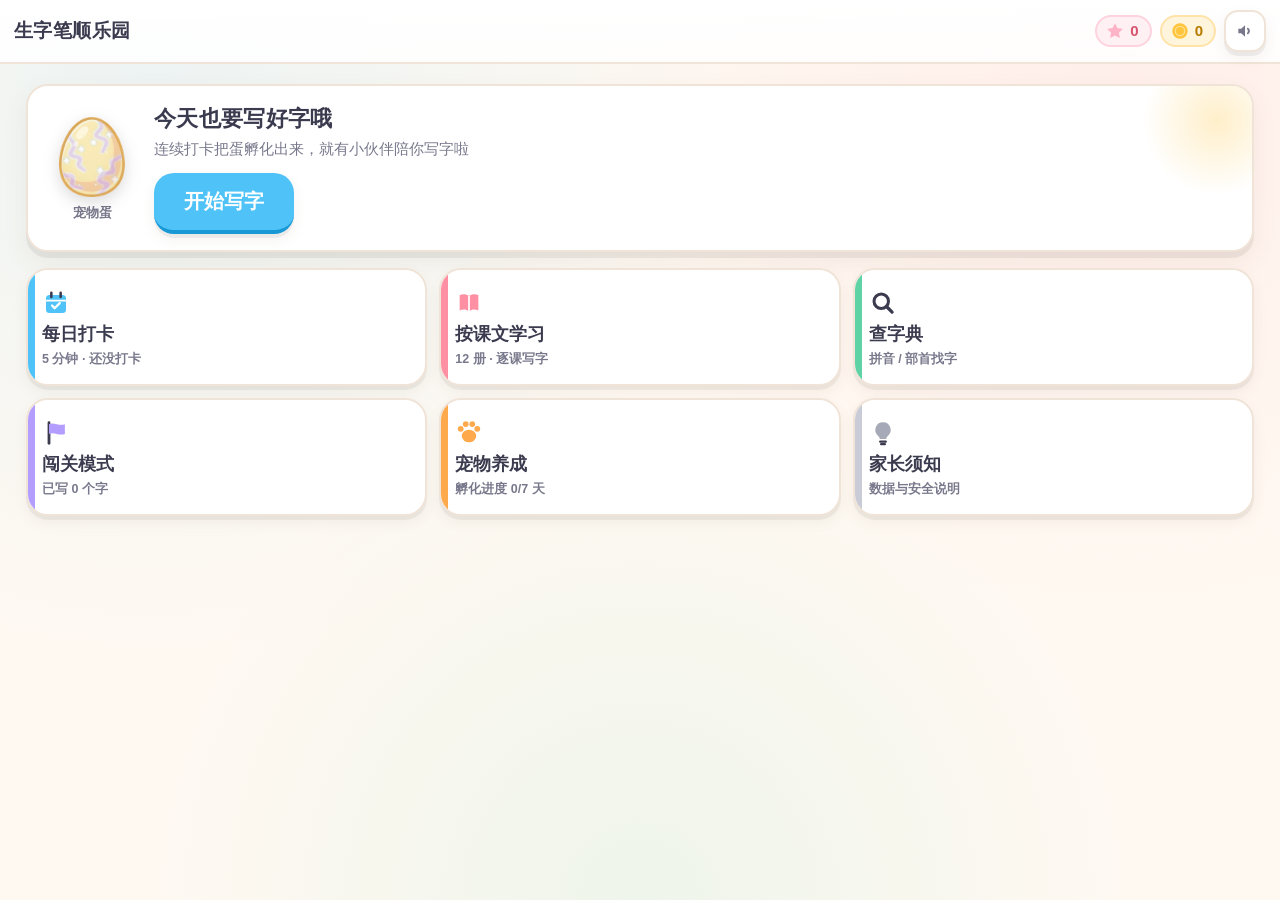
==== index.html @ b963d25f "chore: 初始化仓库、忽略规则与自动同步脚本" ====
<!DOCTYPE html>
<html lang="zh-CN">
<head>
<meta charset="utf-8">
<meta name="viewport" content="width=device-width,initial-scale=1,maximum-scale=1,user-scalable=no,viewport-fit=cover">
<meta name="apple-mobile-web-app-capable" content="yes">
<meta name="mobile-web-app-capable" content="yes">
<meta name="apple-mobile-web-app-status-bar-style" content="default">
<meta name="apple-mobile-web-app-title" content="笔顺乐园">
<meta name="theme-color" content="#FFF9F2">
<title>生字笔顺乐园 · 小学语文写字</title>
<link rel="manifest" href="manifest.webmanifest">
<link rel="apple-touch-icon" href="assets/apple-touch-icon.png">
<link rel="icon" href="assets/icon-192.png">
<link rel="stylesheet" href="css/app.css">
</head>
<body>

<!-- ============ 图标库（内联 SVG，离线可用） ============ -->
<svg width="0" height="0" style="position:absolute" aria-hidden="true"><defs>
  <symbol id="i-star" viewBox="0 0 24 24"><path d="M12 2.6l2.9 5.9 6.5.95-4.7 4.6 1.1 6.45L12 17.45 6.2 20.5l1.1-6.45-4.7-4.6 6.5-.95z"/></symbol>
  <symbol id="i-coin" viewBox="0 0 24 24"><circle cx="12" cy="12" r="9.2"/><circle cx="12" cy="12" r="5.6" opacity=".45" fill="none" stroke-width="1.6" stroke="#fff"/></symbol>
  <symbol id="i-book" viewBox="0 0 24 24"><path d="M4 5.2c2.8-1.1 5.3-1.1 8 .6 2.7-1.7 5.2-1.7 8-.6v13.2c-2.8-1.1-5.3-1.1-8 .6-2.7-1.7-5.2-1.7-8-.6z"/><path d="M12 5.8v13.2" stroke="#fff" stroke-width="1.5" fill="none"/></symbol>
  <symbol id="i-search" viewBox="0 0 24 24"><circle cx="10.5" cy="10.5" r="6.2" fill="none" stroke-width="2.6" stroke="currentColor"/><path d="M15.2 15.2l4.6 4.6" stroke-width="2.8" fill="none" stroke-linecap="round" stroke="currentColor"/></symbol>
  <symbol id="i-flag" viewBox="0 0 24 24"><path d="M6 3.2v17.6" stroke-width="2.4" fill="none" stroke-linecap="round" stroke="currentColor"/><path d="M6 4.4c4.6-2 8.8 2 13.6 0v8.4c-4.8 2-9-2-13.6 0z"/></symbol>
  <symbol id="i-pet" viewBox="0 0 24 24"><ellipse cx="12" cy="14.6" rx="6.2" ry="5.4"/><circle cx="4.9" cy="8.4" r="2.5"/><circle cx="19.1" cy="8.4" r="2.5"/><circle cx="9.2" cy="4.4" r="2.4"/><circle cx="14.8" cy="4.4" r="2.4"/></symbol>
  <symbol id="i-cal" viewBox="0 0 24 24"><rect x="3.4" y="5.2" width="17.2" height="15.4" rx="3"/><path d="M3.4 10h17.2" stroke="#fff" stroke-width="1.6"/><path d="M8 3.2v3.6M16 3.2v3.6" stroke-width="2.2" stroke-linecap="round" stroke="currentColor"/><path d="M8.6 14.2l2.2 2.3 4.4-4.4" stroke="#fff" stroke-width="2" fill="none" stroke-linecap="round" stroke-linejoin="round"/></symbol>
  <symbol id="i-back" viewBox="0 0 24 24"><path d="M14.6 4.6L7 12l7.6 7.4" fill="none" stroke-width="3" stroke-linecap="round" stroke-linejoin="round" stroke="currentColor"/></symbol>
  <symbol id="i-sound" viewBox="0 0 24 24"><path d="M4 9.4h3.4L12 5.2v13.6L7.4 14.6H4z"/><path d="M15.4 9.2a4 4 0 010 5.6" fill="none" stroke-width="2.2" stroke-linecap="round" stroke="currentColor"/></symbol>
  <symbol id="i-undo" viewBox="0 0 24 24"><path d="M9.4 5.4L4.6 10l4.8 4.6" fill="none" stroke-width="2.6" stroke-linecap="round" stroke-linejoin="round" stroke="currentColor"/><path d="M4.6 10h8.2a5.6 5.6 0 110 11.2" fill="none" stroke-width="2.6" stroke-linecap="round" stroke="currentColor"/></symbol>
  <symbol id="i-bulb" viewBox="0 0 24 24"><path d="M12 2.8a6.6 6.6 0 00-3.9 11.9c.7.6 1.1 1.5 1.1 2.4h5.6c0-.9.4-1.8 1.1-2.4A6.6 6.6 0 0012 2.8z"/><path d="M9.6 19.4h4.8M10.4 21.6h3.2" stroke-width="2" stroke-linecap="round" stroke="currentColor"/></symbol>
  <symbol id="i-lock" viewBox="0 0 24 24"><rect x="5.2" y="10.4" width="13.6" height="10.4" rx="3"/><path d="M8.4 10.4V8a3.6 3.6 0 017.2 0v2.4" fill="none" stroke-width="2.2" stroke="currentColor"/></symbol>
  <symbol id="i-egg" viewBox="0 0 24 24"><path d="M12 2.8c3.6 0 6.6 6 6.6 10.4S15.6 21.2 12 21.2 5.4 17.6 5.4 13.2 8.4 2.8 12 2.8z"/></symbol>
</defs></svg>

<div id="app">

  <!-- ============ 顶栏 ============ -->
  <header id="topbar" class="topbar">
    <button class="tb-btn" id="btnBack" hidden><svg class="ic"><use href="#i-back"/></svg></button>
    <div class="tb-title" id="tbTitle">生字笔顺乐园</div>
    <div class="tb-stats">
      <span class="chip chip-star"><svg class="ic"><use href="#i-star"/></svg><b id="statStars">0</b></span>
      <span class="chip chip-coin"><svg class="ic"><use href="#i-coin"/></svg><b id="statCoins">0</b></span>
      <button class="tb-btn" id="btnSound" title="声音开关"><svg class="ic"><use href="#i-sound"/></svg></button>
    </div>
  </header>

  <!-- ============ 首页 ============ -->
  <section class="screen" id="scHome">
    <div class="hero">
      <div class="hero-pet" id="heroPet">
        <img id="heroPetImg" alt="我的宠物">
        <div class="hero-pet-name" id="heroPetName">宠物蛋</div>
      </div>
      <div class="hero-txt">
        <h1>今天也要写好字哦</h1>
        <p id="heroTip">按课文一课一课学，笔顺写对了就有金币！</p>
        <button class="btn btn-main btn-lg" data-go="learn">开始写字</button>
      </div>
    </div>

    <div class="tile-grid">
      <button class="tile t-blue" data-go="checkin">
        <svg class="ic ic-lg"><use href="#i-cal"/></svg>
        <span class="tile-t">每日打卡</span>
        <span class="tile-s" id="tileCheckin">5 分钟 · 还没打卡</span>
      </button>
      <button class="tile t-pink" data-go="catalog">
        <svg class="ic ic-lg"><use href="#i-book"/></svg>
        <span class="tile-t">按课文学习</span>
        <span class="tile-s">12 册 · 逐课写字</span>
      </button>
      <button class="tile t-green" data-go="dict">
        <svg class="ic ic-lg"><use href="#i-search"/></svg>
        <span class="tile-t">查字典</span>
        <span class="tile-s">拼音 / 部首找字</span>
      </button>
      <button class="tile t-purple" data-go="levels">
        <svg class="ic ic-lg"><use href="#i-flag"/></svg>
        <span class="tile-t">闯关模式</span>
        <span class="tile-s" id="tileLevels">已通关 0 关</span>
      </button>
      <button class="tile t-orange" data-go="pet">
        <svg class="ic ic-lg"><use href="#i-pet"/></svg>
        <span class="tile-t">宠物养成</span>
        <span class="tile-s" id="tilePet">看看我的宠物</span>
      </button>
      <button class="tile t-gray" data-go="about">
        <svg class="ic ic-lg"><use href="#i-bulb"/></svg>
        <span class="tile-t">家长须知</span>
        <span class="tile-s">数据与安全说明</span>
      </button>
    </div>
  </section>

  <!-- ============ 按课文学习：册 -> 单元 -> 课 ============ -->
  <section class="screen" id="scCatalog">
    <div class="crumb" id="catCrumb"></div>
    <div class="sem-list" id="semList"></div>
    <div class="unit-list" id="unitList" hidden></div>
    <div class="lesson-list" id="lessonList" hidden></div>
  </section>

  <!-- ============ 字表（一课的汉字） ============ -->
  <section class="screen" id="scChars">
    <div class="lesson-head" id="charHead"></div>
    <div class="char-grid" id="charGrid"></div>
    <div class="row-actions">
      <button class="btn btn-ghost" id="btnWholeLesson">整课连写</button>
    </div>
  </section>

  <!-- ============ 练字页 ============ -->
  <section class="screen" id="scPractice">
    <div class="prac-top">
      <div class="prac-progress" id="pracProgress"></div>
      <div class="prac-tabs">
        <button class="tab on" data-mode="trace">描红</button>
        <button class="tab" data-mode="write">自己写</button>
      </div>
      <div class="speed-seg" id="speedSeg">
        <span class="speed-lb">演示速度</span>
        <button class="sp" data-sp="1.9">慢</button>
        <button class="sp on" data-sp="1">正常</button>
        <button class="sp" data-sp="0.55">快</button>
      </div>
      <button class="btn-read" id="btnRead" aria-pressed="true" title="换到新字时自动读一次它的读音">
        <svg class="ic"><use href="#i-sound"/></svg><span>自动朗读</span>
      </button>
      <div class="voice-seg" id="voiceSeg" role="group" aria-label="朗读发音">
        <span class="voice-lb">发音</span>
        <button class="vb on" data-voice="zh" title="国语（普通话）">国语</button>
        <button class="vb" data-voice="yue" title="粤语（广东话）">粤语</button>
        <button class="vb" data-voice="en" title="英语：读这个字的英文单词">English</button>
      </div>
    </div>

    <div class="stage-wrap">
      <div class="stage" id="stage">
        <svg class="stage-svg" id="stageSvg" viewBox="0 0 1024 1024" preserveAspectRatio="xMidYMid meet"></svg>
        <canvas class="ink" id="ink"></canvas>
      </div>
      <div class="stage-side">
        <div class="pinyin" id="pracPinyin"></div>
        <div class="strokes-box">
          <div class="strokes-title">笔顺</div>
          <div class="stroke-dots" id="strokeDots"></div>
        </div>
        <div class="dict-mini" id="pracDict"></div>
      </div>
    </div>

    <div class="prac-bar">
      <button class="btn btn-ghost" id="btnUndo"><svg class="ic"><use href="#i-undo"/></svg>擦一笔</button>
      <button class="btn btn-ghost" id="btnHint"><svg class="ic"><use href="#i-bulb"/></svg>看提示</button>
      <button class="btn btn-ghost" id="btnDemo">看笔顺动画</button>
      <button class="btn btn-main" id="btnNextChar">下一个字</button>
    </div>
    <div class="toast" id="toast"></div>
  </section>

  <!-- ============ 查字典 ============ -->
  <section class="screen" id="scDict">
    <div class="dict-bar">
      <div class="seg">
        <button class="seg-btn on" data-dtab="pinyin">拼音查字</button>
        <button class="seg-btn" data-dtab="radical">部首查字</button>
      </div>
      <div class="search-row">
        <svg class="ic ic-search"><use href="#i-search"/></svg>
        <input id="dictInput" type="search" inputmode="text" autocomplete="off" placeholder="输入拼音，如 chun 或 chūn">
        <button class="btn btn-mini" id="dictClear">清空</button>
      </div>
      <div class="dict-hint" id="dictHint"></div>
    </div>
    <div class="radical-panel" id="radicalPanel" hidden></div>
    <div class="dict-results" id="dictResults"></div>
  </section>

  <!-- ============ 闯关 ============ -->
  <section class="screen" id="scLevels">
    <div class="lv-head">
      <h2>闯关模式</h2>
      <p>每一课是一关，写完本课全部生字即可通关，笔顺全对拿三颗星</p>
      <div class="seg seg-small" id="lvSemSeg"></div>
    </div>
    <div class="lv-list" id="lvList"></div>
  </section>

  <!-- ============ 宠物 ============ -->
  <section class="screen" id="scPet">
    <div class="pet-stage">
      <div class="pet-show">
        <img id="petImg" alt="宠物">
        <div class="pet-shadow"></div>
      </div>
      <div class="pet-info">
        <h2 id="petName">宠物蛋</h2>
        <div class="pet-lv" id="petStage">孵化进度 0 / 7 天</div>
        <div class="bar"><i id="petBar"></i></div>
        <p class="pet-desc" id="petDesc">每天完成打卡，就能让蛋快快孵化。</p>
      </div>
    </div>
    <div class="pet-actions">
      <button class="btn btn-main" id="btnFeed">喂食（20 金币）</button>
      <button class="btn btn-ghost" id="btnSwitchPet">换一只宠物</button>
      <button class="btn btn-ghost" id="btnPetCheckin">去打卡</button>
    </div>
    <div class="pet-album" id="petAlbum"></div>
    <div class="log" id="petLog"></div>
  </section>

  <!-- ============ 每日打卡 ============ -->
  <section class="screen" id="scCheckin">
    <div class="ck-head">
      <h2>每日打卡写字</h2>
      <p>每天一小会儿（最多 5 分钟），坚持就有奖励</p>
    </div>
    <div class="ck-timer">
      <div class="ring" id="ckRing"><span id="ckTime">5:00</span></div>
      <div class="ck-stats">
        <div><b id="ckDays">0</b><span>累计打卡</span></div>
        <div><b id="ckStreak">0</b><span>连续天数</span></div>
        <div><b id="ckToday">0/5</b><span>今日字数</span></div>
      </div>
    </div>
    <div class="ck-body">
      <p class="ck-label">今日要写的字（按你的学习进度自动挑选）</p>
      <div class="char-grid char-grid-sm" id="ckGrid"></div>
      <div class="row-actions">
        <button class="btn btn-main" id="btnCkStart">开始打卡</button>
        <button class="btn btn-ghost" id="btnCkClaim" disabled>领取奖励</button>
      </div>
    </div>
    <div class="ck-days" id="ckCalendar"></div>
  </section>

  <!-- ============ 家长须知 ============ -->
  <section class="screen" id="scAbout">
    <article class="doc">
      <h2>家长须知</h2>
      <h3>安全说明</h3>
      <ul>
        <li>本应用完全离线运行，不联网、不收集任何个人信息，也没有任何广告或内购。</li>
        <li>学习进度只保存在这台设备（浏览器本地存储）中，可随时在下方一键清除。</li>
        <li>没有外部链接，不会跳转到其它网站。</li>
      </ul>
      <h3>内容说明</h3>
      <ul>
        <li>汉字笔顺数据来自 Make Me a Hanzi（Arphic Public License），字形为楷体轮廓，因此带有真实的笔锋。</li>
        <li>课程依据统编版（人教版）小学语文《写字表》编排：一、二年级按课文逐课组织，三至六年级按册组织；不同教材印次可能有少量差异。</li>
        <li>拼音、部首、笔画与释义取自公开字典数据，仅供学习参考。</li>
      </ul>
      <h3>使用建议</h3>
      <ul>
        <li>建议每次 10–15 分钟，用完 5 分钟的「每日打卡」即可，不要让孩子长时间盯着屏幕。</li>
        <li>写对笔顺给星星和金币，写错不会扣分，只会轻声提醒并演示正确的写法，请鼓励孩子多试几次。</li>
        <li>在 iPad / 平板上横屏使用体验更好；可以「添加到主屏幕」，像 App 一样打开。</li>
      </ul>
      <div class="row-actions">
        <button class="btn btn-ghost" id="btnExport">导出学习记录</button>
        <button class="btn btn-danger" id="btnReset">清除全部学习记录</button>
      </div>
      <p class="ver" id="aboutVer"></p>
    </article>
  </section>

  <!-- ============ 闯关完成弹层 ============ -->
  <div class="modal-mask" id="modalMask" hidden>
    <div class="modal" id="modalBox"></div>
  </div>

  <div class="loading" id="loading" hidden><div class="spinner"></div><p id="loadingTxt">正在准备字帖…</p></div>
</div>

<script src="data/curriculum.js"></script>
<script src="data/dict.js"></script>
<script src="js/store.js"></script>
<script src="js/hanzi.js"></script>
<script src="js/app.js"></script>
<script>
/* 离线缓存：只有通过 http(s) 打开时才注册。双击本地文件（file://）与不支持的环境都会静默跳过。 */
(function () {
  if (!('serviceWorker' in navigator)) return;
  if (!window.isSecureContext) return;        // 局域网 http 打开时浏览器本就不允许注册
  if (location.protocol === 'file:') return;  // 双击本地文件打开时不需要
  window.addEventListener('load', function () {
    navigator.serviceWorker.register('sw.js').catch(function () { });
  });
})();
</script>
</body>
</html>
---- css/app.css ----
/* ================================================================
   生字笔顺乐园 · 样式表（可爱儿童风 / 亮色 / 平板优先）
   ================================================================ */
:root{
  --bg:#FFF9F2; --card:#FFFFFF; --ink:#3B3B4F; --ink-2:#78788C;
  --blue:#4FC3F7; --blue-d:#1899D6; --pink:#FF8FA3; --pink-d:#E96A83;
  --green:#5FD3A6; --green-d:#2FB283; --yellow:#FFD166; --yellow-d:#E9AF2E;
  --purple:#B39DFF; --purple-d:#8B70F0; --orange:#FFA94D; --orange-d:#E8892B;
  --gray:#C9CBD6; --gray-d:#A6A9B8; --red:#FF6B6B;
  --line:#F0E4D8; --grid:#F3B0AE; --grid-2:#F7CFCE;
  --r:22px; --r-s:14px;
  --sh:0 6px 0 rgba(0,0,0,.06), 0 10px 24px rgba(120,90,60,.08);
  --sh-s:0 4px 0 rgba(0,0,0,.05), 0 6px 14px rgba(120,90,60,.07);
  --safe-b:env(safe-area-inset-bottom,0px);
}
*{box-sizing:border-box;-webkit-tap-highlight-color:transparent}
/* hidden 属性必须生效：类选择器里的 display 会盖掉 UA 样式的 [hidden]{display:none} */
[hidden]{display:none !important}
/* 注：图标细节线条的描边色写在 index.html 的 symbol 标记里（stroke="currentColor"）。
   <use> 的 shadow tree 不匹配本文档的类/id 选择器，只在 CSS 里补是无效的。 */
html,body{margin:0;padding:0;height:100%}
body{
  background:var(--bg); color:var(--ink);
  font-family:"PingFang SC","Hiragino Sans GB","HarmonyOS Sans SC","PingFang HK","Microsoft YaHei",-apple-system,BlinkMacSystemFont,"Helvetica Neue",sans-serif;
  font-size:17px; line-height:1.5; overflow:hidden;
  -webkit-text-size-adjust:100%;
  background-image:radial-gradient(circle at 12% 8%,rgba(79,195,247,.10),transparent 42%),
                   radial-gradient(circle at 88% 6%,rgba(255,143,163,.10),transparent 40%),
                   radial-gradient(circle at 50% 100%,rgba(95,211,166,.10),transparent 45%);
}
button,input{font-family:inherit;font-size:inherit;color:inherit}
button{border:0;background:none;cursor:pointer;padding:0}
.ic{width:20px;height:20px;fill:currentColor;flex:0 0 auto}
.ic-lg{width:28px;height:28px}
.ic-search{width:22px;height:22px;fill:none;stroke:var(--ink-2);stroke-width:2.4}
#app{height:100%;display:flex;flex-direction:column;position:relative}

/* ---------------- 顶栏 ---------------- */
.topbar{
  flex:0 0 auto;display:flex;align-items:center;gap:10px;
  padding:calc(10px + env(safe-area-inset-top,0px)) 14px 10px;
  background:linear-gradient(#fff,rgba(255,255,255,.86));
  border-bottom:2px solid var(--line); position:relative; z-index:20;
}
.tb-title{font-size:19px;font-weight:800;letter-spacing:.4px;flex:1 1 auto;
  white-space:nowrap;overflow:hidden;text-overflow:ellipsis}
.tb-stats{display:flex;align-items:center;gap:8px;flex:0 0 auto}
.chip{display:inline-flex;align-items:center;gap:5px;font-weight:800;font-size:15px;
  background:#FFF4DC;color:#B67B00;border:2px solid #FFE3A8;border-radius:999px;padding:3px 11px 3px 8px}
.chip-star{background:#FFF0F4;color:#D9536F;border-color:#FFD3DE}
.chip-star .ic{fill:#FFB3C6}
.chip-coin .ic{fill:#FFC53D}
.tb-btn{width:42px;height:42px;border-radius:14px;background:#fff;border:2px solid var(--line);
  display:grid;place-items:center;color:var(--ink-2);box-shadow:var(--sh-s)}
.tb-btn.off{opacity:.45}
.tb-btn:active{transform:translateY(2px);box-shadow:none}

/* ---------------- 屏幕容器 ---------------- */
.screen{display:none;flex:1 1 auto;overflow-y:auto;overflow-x:hidden;-webkit-overflow-scrolling:touch;
  padding:16px 14px calc(24px + var(--safe-b));overscroll-behavior:contain}
.screen.on{display:block}
.screen.flexbox.on{display:flex;flex-direction:column}

/* ---------------- 通用按钮 ---------------- */
.btn{border-radius:var(--r-s);font-weight:800;padding:11px 18px;box-shadow:var(--sh-s);
  display:inline-flex;align-items:center;gap:7px;justify-content:center;
  transition:transform .06s ease, box-shadow .06s ease; -webkit-user-select:none;user-select:none}
.btn:active{transform:translateY(3px);box-shadow:none}
.btn-lg{padding:15px 30px;font-size:20px;border-radius:20px}
.btn-mini{padding:7px 13px;font-size:14px;border-radius:11px}
.btn-main{background:var(--blue);color:#fff;border-bottom:4px solid var(--blue-d)}
.btn-pink{background:var(--pink);color:#fff;border-bottom:4px solid var(--pink-d)}
.btn-green{background:var(--green);color:#fff;border-bottom:4px solid var(--green-d)}
.btn-ghost{background:#fff;color:var(--ink);border:2px solid var(--line);border-bottom-width:4px}
.btn-danger{background:#FFF0F0;color:#C93B3B;border:2px solid #FFD2D2;border-bottom-width:4px}
.btn[disabled]{opacity:.45;pointer-events:none}
.row-actions{display:flex;gap:10px;flex-wrap:wrap;justify-content:center;margin-top:16px}

/* ---------------- 首页 ---------------- */
.hero{background:#fff;border:2px solid var(--line);border-radius:var(--r);box-shadow:var(--sh);
  padding:16px;display:flex;gap:14px;align-items:center;margin-bottom:16px;position:relative;overflow:hidden}
.hero::after{content:"";position:absolute;right:-40px;top:-40px;width:150px;height:150px;border-radius:50%;
  background:radial-gradient(circle,rgba(255,209,102,.35),transparent 70%)}
.hero-pet{flex:0 0 auto;width:96px;text-align:center}
.hero-pet img{width:88px;height:88px;object-fit:contain;display:block;margin:0 auto;
  filter:drop-shadow(0 5px 8px rgba(0,0,0,.14));animation:bob 2.6s ease-in-out infinite}
@keyframes bob{0%,100%{transform:translateY(0)}50%{transform:translateY(-6px)}}
.hero-pet-name{font-size:13px;font-weight:800;color:var(--ink-2);margin-top:2px}
.hero-txt{flex:1 1 auto;min-width:0;position:relative;z-index:1}
.hero h1{margin:0 0 4px;font-size:22px;font-weight:900;letter-spacing:.3px}
.hero p{margin:0 0 12px;font-size:14.5px;color:var(--ink-2)}
.tile-grid{display:grid;grid-template-columns:repeat(2,1fr);gap:12px}
.tile{background:#fff;border:2px solid var(--line);border-radius:var(--r);box-shadow:var(--sh-s);
  padding:16px 14px;text-align:left;display:flex;flex-direction:column;gap:5px;align-items:flex-start;
  min-height:118px;justify-content:flex-end;position:relative;overflow:hidden;transition:transform .08s}
.tile:active{transform:scale(.975)}
.tile-t{font-size:17.5px;font-weight:900}
.tile-s{font-size:12.5px;color:var(--ink-2);font-weight:600}
.tile::before{content:"";position:absolute;left:0;top:0;bottom:0;width:7px}
.t-blue::before{background:var(--blue)} .t-pink::before{background:var(--pink)}
.t-green::before{background:var(--green)} .t-purple::before{background:var(--purple)}
.t-orange::before{background:var(--orange)} .t-gray::before{background:var(--gray)}
.t-blue .ic-lg{fill:var(--blue)} .t-pink .ic-lg{fill:var(--pink)}
.t-green .ic-lg{fill:var(--green)} .t-purple .ic-lg{fill:var(--purple)}
.t-orange .ic-lg{fill:var(--orange)} .t-gray .ic-lg{fill:var(--gray-d)}

/* ---------------- 面包屑 / 列表 ---------------- */
.crumb{display:flex;gap:8px;align-items:center;flex-wrap:wrap;margin-bottom:14px;font-size:14px;font-weight:700}
.crumb button{background:#fff;border:2px solid var(--line);border-radius:999px;padding:5px 13px;font-weight:800}
.crumb button.on{background:var(--blue);color:#fff;border-color:var(--blue)}
.crumb .sep{color:var(--gray-d)}
.sem-list{display:grid;grid-template-columns:repeat(2,1fr);gap:11px;margin-bottom:14px}
.card{background:#fff;border:2px solid var(--line);border-radius:var(--r-s);box-shadow:var(--sh-s);
  padding:13px 14px;text-align:left;display:flex;flex-direction:column;gap:6px}
.card:active{transform:scale(.985)}
.card.on{border-color:var(--blue);background:#F4FBFF}
.card-t{font-weight:900;font-size:16px;display:flex;justify-content:space-between;align-items:center;gap:8px}
.card-s{font-size:12.5px;color:var(--ink-2);font-weight:600}
.pill{font-size:11.5px;font-weight:800;background:#F4F1FF;color:#7B63D8;border-radius:999px;padding:2px 9px}
.pill.ok{background:#E8FBF2;color:#2AA171}
.pill.no{background:#F5F5F7;color:#9A9AAC}
.bar{height:9px;border-radius:99px;background:#F0EFEA;overflow:hidden}
.bar i{display:block;height:100%;width:0;border-radius:99px;background:linear-gradient(90deg,#7ED6A5,#5FD3A6);transition:width .3s}
.unit-list,.lesson-list{display:flex;flex-direction:column;gap:9px}
.unit-group{background:#fff;border:2px solid var(--line);border-radius:var(--r-s);overflow:hidden;box-shadow:var(--sh-s)}
.unit-hd{padding:12px 14px;font-weight:900;font-size:15.5px;background:#FFFDF8;border-bottom:2px solid var(--line);
  display:flex;justify-content:space-between;align-items:center}
.unit-body{padding:8px 10px 10px;display:flex;flex-direction:column;gap:7px}
.lsn{display:flex;align-items:center;gap:11px;padding:10px 11px;border-radius:13px;background:#FCFBF8;border:2px solid transparent;text-align:left}
.lsn:active{background:#F4F1EA}
.lsn-main{flex:1 1 auto;min-width:0}
.lsn-n{font-weight:800;font-size:15px;white-space:nowrap;overflow:hidden;text-overflow:ellipsis}
.lsn-c{font-size:13px;color:var(--ink-2);font-weight:700;letter-spacing:3px;margin-top:2px}
.lsn-done{color:var(--green-d);font-weight:900;font-size:13px;white-space:nowrap}

/* ---------------- 字格 ---------------- */
.lesson-head{background:#fff;border:2px solid var(--line);border-radius:var(--r-s);box-shadow:var(--sh-s);
  padding:13px 15px;margin-bottom:14px}
.lesson-head h2{margin:0 0 3px;font-size:19px;font-weight:900}
.lesson-head p{margin:0;font-size:13.5px;color:var(--ink-2);font-weight:700}
.char-grid{display:grid;grid-template-columns:repeat(4,1fr);gap:10px}
.char-grid-sm{grid-template-columns:repeat(5,1fr)}
.cell{background:#fff;border:2px solid var(--line);border-radius:var(--r-s);box-shadow:var(--sh-s);
  position:relative;aspect-ratio:1/1;display:grid;place-items:center;overflow:hidden;padding:6px}
.cell:active{transform:scale(.97)}
.cell svg{width:100%;height:100%;display:block}
.cell .cell-badge{position:absolute;top:4px;right:5px;font-size:11px;font-weight:900;color:var(--gray-d)}
.cell.done{border-color:#B7ECCF;background:#F3FDF8}
.cell.done .cell-badge{color:var(--green-d)}
.cell.ck-on{border-color:var(--blue);box-shadow:0 0 0 3px rgba(79,195,247,.22)}

/* ---------------- 练字页 ---------------- */
#scPractice{padding:10px 11px calc(18px + var(--safe-b))}
.prac-top{display:flex;align-items:center;gap:12px;margin-bottom:9px;flex-wrap:wrap}
.prac-progress{font-weight:900;font-size:15px;background:#fff;border:2px solid var(--line);border-radius:999px;padding:4px 14px}
.prac-tabs{display:flex;gap:6px;background:#fff;border:2px solid var(--line);border-radius:999px;padding:4px}
.tab{padding:6px 17px;border-radius:999px;font-weight:800;font-size:15px;color:var(--ink-2)}
.tab.on{background:var(--blue);color:#fff}
.speed-seg{display:flex;align-items:center;gap:4px;background:#fff;border:2px solid var(--line);border-radius:999px;padding:4px 7px}
.speed-lb{font-size:12.5px;font-weight:900;color:var(--gray-d);padding:0 3px}
.speed-seg .sp{padding:7px 15px;border-radius:999px;font-weight:800;font-size:14.5px;color:var(--ink-2)}
.speed-seg .sp.on{background:var(--purple);color:#fff}
.btn-read{display:flex;align-items:center;gap:5px;background:#fff;border:2px solid var(--line);
  border-radius:999px;padding:7px 13px;font-weight:800;font-size:13.5px;color:var(--ink-2)}
.btn-read .ic{width:17px;height:17px}
.btn-read:active{transform:scale(.97)}
.btn-read.off{background:#F1EFE9;color:var(--gray-d);opacity:.75}
.btn-read.off .ic{opacity:.45}
/* 发音档位：国语 / 粤语 / 英语 */
.voice-seg{display:flex;align-items:center;gap:4px;background:#fff;border:2px solid var(--line);border-radius:999px;padding:4px 7px}
.voice-lb{font-size:12.5px;font-weight:900;color:var(--gray-d);padding:0 3px}
.voice-seg .vb{padding:7px 12px;border-radius:999px;font-weight:800;font-size:13.5px;color:var(--ink-2)}
.voice-seg .vb.on{background:var(--blue);color:#fff}
/* 生字卡片上的拼音（英语档位下显示的是英文单词，字更小一点才放得下） */
.cell .cell-py{position:absolute;left:0;right:0;bottom:3px;text-align:center;font-size:11px;
  font-weight:800;color:var(--gray-d);letter-spacing:0;line-height:1.2;pointer-events:none}
.cell .cell-py.en{font-size:9.5px;letter-spacing:-.2px;padding:0 3px;
  overflow:hidden;text-overflow:ellipsis;white-space:nowrap}
/* 组词 + 释义 */
.wd-title{margin-top:7px;font-size:12px;font-weight:900;color:var(--gray-d)}
.wd-list{display:flex;flex-direction:column;gap:3px;margin-top:3px}
.wd{display:block;font-weight:800;color:var(--ink);font-size:13.5px;line-height:1.45}
.wd i{display:block;font-style:normal;font-weight:600;font-size:12px;color:var(--gray-d);line-height:1.4}
.wd-from{margin-top:7px;font-size:12px;font-weight:700;color:var(--gray-d)}
.stage-wrap{display:flex;gap:12px;align-items:flex-start;flex:1 1 auto;min-height:0}
.stage{position:relative;flex:0 0 auto;width:min(64vh,100%,560px);aspect-ratio:1/1;
  background:#fff;border-radius:26px;border:3px solid var(--line);box-shadow:var(--sh);overflow:hidden;
  touch-action:none}
.stage-svg,.ink{position:absolute;inset:0;width:100%;height:100%;display:block}
.ink{touch-action:none}
.stage-side{flex:1 1 auto;min-width:132px;display:flex;flex-direction:column;gap:11px}
.pinyin{font-size:26px;font-weight:800;color:var(--pink-d);letter-spacing:1px;text-align:center;
  background:#FFF6F8;border:2px solid #FFE1E8;border-radius:var(--r-s);padding:5px 8px;min-height:44px}
/* 英语档：大字位置是英文单词，用更小的字号和另一种颜色，跟拼音区分开 */
.pinyin.en{font-size:20px;letter-spacing:.5px;color:var(--blue-d,var(--blue));
  background:#EFF6FF;border-color:#CFE3FF;word-break:break-word}
/* 大字后面跟着的小字：多音字是「在哪个词里」，英语档是国际音标 */
.pinyin i{display:inline;font-style:normal;font-size:13px;font-weight:700;
  color:var(--gray-d);margin-left:6px;letter-spacing:0}
.pinyin.en i{font-size:14px;color:#5A7099;letter-spacing:0}
.py-note{font-size:11px;font-weight:700;color:var(--gray-d)}
.strokes-box{background:#fff;border:2px solid var(--line);border-radius:var(--r-s);padding:10px}
.strokes-title{font-size:12.5px;font-weight:900;color:var(--ink-2);margin-bottom:7px}
.stroke-dots{display:flex;flex-wrap:wrap;gap:5px}
.sdot{width:24px;height:24px;border-radius:8px;background:#F1F0EC;display:grid;place-items:center;
  font-size:12px;font-weight:900;color:var(--gray-d)}
.sdot.on{background:var(--yellow);color:#8A6100}
.sdot.ok{background:var(--green);color:#fff}
.sdot.err{background:var(--red);color:#fff}
.dict-mini{background:#fff;border:2px solid var(--line);border-radius:var(--r-s);padding:10px;font-size:12.5px;
  font-weight:700;color:var(--ink-2);line-height:1.7}
.dict-mini b{color:var(--ink)}
.prac-bar{display:flex;gap:9px;flex-wrap:wrap;justify-content:center;margin-top:12px}
.prac-bar .btn{flex:0 1 auto}

/* 提示气泡 */
.toast{position:fixed;left:50%;bottom:calc(96px + var(--safe-b));transform:translate(-50%,14px);
  background:rgba(59,59,79,.94);color:#fff;padding:13px 20px;border-radius:18px;font-weight:800;font-size:16px;
  opacity:0;pointer-events:none;transition:.2s;z-index:60;max-width:min(88vw,520px);text-align:center;line-height:1.45}
.toast.on{opacity:1;transform:translate(-50%,0)}
.toast.good{background:rgba(47,178,131,.96)}
.toast.bad{background:rgba(233,106,131,.96)}

/* ---------------- 查字典 ---------------- */
.dict-bar{background:#fff;border:2px solid var(--line);border-radius:var(--r-s);box-shadow:var(--sh-s);
  padding:12px;margin-bottom:14px;position:sticky;top:0;z-index:8}
.seg{display:flex;gap:6px;background:#F7F5F0;border-radius:999px;padding:4px;margin-bottom:10px}
.seg-small{margin:10px 0 0;background:#fff;border:2px solid var(--line);flex-wrap:wrap}
.seg-btn{flex:1 1 auto;padding:8px 12px;border-radius:999px;font-weight:800;font-size:15px;color:var(--ink-2);white-space:nowrap}
.seg-btn.on{background:#fff;color:var(--ink);box-shadow:0 2px 6px rgba(0,0,0,.08)}
.search-row{display:flex;align-items:center;gap:9px;background:#FCFBF8;border:2px solid var(--line);border-radius:15px;padding:7px 12px}
.search-row input{flex:1 1 auto;border:0;background:none;outline:none;font-size:18px;font-weight:700;min-width:0}
.dict-hint{font-size:12.5px;color:var(--ink-2);font-weight:700;margin-top:9px;line-height:1.6}
.radical-panel{background:#fff;border:2px solid var(--line);border-radius:var(--r-s);box-shadow:var(--sh-s);
  padding:12px;margin-bottom:14px}
.rad-hd{font-size:12.5px;font-weight:900;color:var(--ink-2);margin:8px 0 6px}
.rad-list{display:flex;flex-wrap:wrap;gap:7px}
.rad-btn{min-width:44px;height:44px;padding:0 8px;border-radius:13px;background:#FCFBF8;border:2px solid var(--line);
  font-size:21px;font-weight:700;font-family:"Kaiti SC","KaiTi","STKaiti",serif;display:grid;place-items:center}
.rad-btn.on{background:var(--blue);color:#fff;border-color:var(--blue)}
.dict-results{display:grid;grid-template-columns:repeat(auto-fill,minmax(78px,1fr));gap:10px}
.dr-card{background:#fff;border:2px solid var(--line);border-radius:var(--r-s);box-shadow:var(--sh-s);
  padding:6px 4px 8px;text-align:center;display:flex;flex-direction:column;align-items:center;gap:3px}
.dr-card .dr-hz{font-size:38px;line-height:1.15;font-family:"Kaiti SC","KaiTi","STKaiti","Kaiti TC",serif;font-weight:700}
.dr-card .dr-py{font-size:12px;font-weight:800;color:var(--pink-d)}
.dr-card .dr-en{font-size:10.5px;font-weight:800;color:var(--blue);max-width:100%;
  overflow:hidden;text-overflow:ellipsis;white-space:nowrap}
.dr-card .dr-sub{font-size:11px;color:var(--ink-2);font-weight:700}
.dr-card .dr-word{font-size:10.5px;font-weight:700;color:#8A8A9C;max-width:100%;overflow:hidden;
  text-overflow:ellipsis;white-space:nowrap;display:block}
.dr-card .dr-word i{font-style:normal;font-weight:600;font-size:10px;color:#A9A9B8}
.dr-card .dr-tag{font-size:10.5px;font-weight:800;color:#7B63D8;background:#F4F1FF;border-radius:999px;padding:1px 7px}
.empty{text-align:center;color:var(--ink-2);font-weight:700;padding:26px 10px;font-size:15px;grid-column:1/-1}

/* ---------------- 闯关 ---------------- */
.lv-head{background:#fff;border:2px solid var(--line);border-radius:var(--r-s);box-shadow:var(--sh-s);padding:13px 15px;margin-bottom:14px}
.lv-head h2{margin:0 0 3px;font-size:20px;font-weight:900}
.lv-head p{margin:0;font-size:13px;color:var(--ink-2);font-weight:700}
.lv-list{display:grid;grid-template-columns:repeat(auto-fill,minmax(168px,1fr));gap:11px}
.lv-card{background:#fff;border:2px solid var(--line);border-radius:var(--r-s);box-shadow:var(--sh-s);padding:12px;
  text-align:left;display:flex;flex-direction:column;gap:6px;position:relative}
.lv-card.locked{opacity:.62}
.lv-card .lv-lock{position:absolute;right:10px;top:10px;color:var(--gray-d)}
.lv-card .lv-n{font-size:12px;font-weight:900;color:var(--purple-d)}
.lv-card .lv-t{font-size:15.5px;font-weight:900;white-space:nowrap;overflow:hidden;text-overflow:ellipsis}
.lv-stars{display:flex;gap:3px}
.lv-stars .ic{width:17px;height:17px;fill:#E7E4DC}
.lv-stars .ic.on{fill:#FFC53D}

/* ---------------- 宠物 ---------------- */
.pet-stage{background:linear-gradient(#EAF7FF,#FFF7FB);border:2px solid var(--line);border-radius:var(--r);
  box-shadow:var(--sh);padding:16px;display:flex;gap:16px;align-items:center;position:relative;overflow:hidden}
.pet-show{position:relative;flex:0 0 auto;width:156px;height:156px;display:grid;place-items:center;
  background:#fff;border-radius:50%;box-shadow:inset 0 -8px 18px rgba(120,90,60,.07),0 5px 14px rgba(120,90,60,.10)}
.pet-show img{width:100%;height:100%;object-fit:contain;position:relative;z-index:2;
  animation:bob 3s ease-in-out infinite;filter:drop-shadow(0 8px 12px rgba(0,0,0,.16))}
.pet-shadow{position:absolute;bottom:12px;width:76px;height:15px;border-radius:50%;background:rgba(120,90,60,.16);z-index:1}
.pet-info{flex:1 1 auto;min-width:0}
.pet-info h2{margin:0 0 4px;font-size:21px;font-weight:900}
.pet-lv{font-size:13.5px;font-weight:800;color:var(--purple-d);margin-bottom:7px}
.pet-desc{font-size:13.5px;color:var(--ink-2);font-weight:700;margin:9px 0 0}
.pet-actions{display:flex;gap:10px;flex-wrap:wrap;margin:14px 0}
.pet-album{display:grid;grid-template-columns:repeat(auto-fill,minmax(96px,1fr));gap:10px}
.pa{background:#fff;border:2px solid var(--line);border-radius:var(--r-s);padding:8px;text-align:center;box-shadow:var(--sh-s)}
.pa img{width:100%;height:70px;object-fit:contain}
.pa.locked img{filter:grayscale(1) opacity(.35)}
.pa-t{font-size:12px;font-weight:800;margin-top:2px}
.pa-s{font-size:11px;color:var(--ink-2);font-weight:700}
.log{margin-top:14px;background:#fff;border:2px solid var(--line);border-radius:var(--r-s);padding:10px 13px;
  font-size:13px;font-weight:700;color:var(--ink-2);max-height:168px;overflow:auto;line-height:1.9}

/* ---------------- 打卡 ---------------- */
.ck-head{text-align:center;margin-bottom:14px}
.ck-head h2{margin:0 0 3px;font-size:22px;font-weight:900}
.ck-head p{margin:0;font-size:13.5px;color:var(--ink-2);font-weight:700}
.ck-timer{display:flex;gap:16px;align-items:center;background:#fff;border:2px solid var(--line);border-radius:var(--r);
  box-shadow:var(--sh);padding:14px;margin-bottom:14px}
.ring{position:relative;width:112px;height:112px;flex:0 0 auto;border-radius:50%;
  background:conic-gradient(var(--blue) var(--p,0%), #F0EFEA 0);display:grid;place-items:center}
.ring::after{content:"";position:absolute;inset:9px;background:#fff;border-radius:50%}
.ring span{position:relative;z-index:1;font-size:26px;font-weight:900;font-variant-numeric:tabular-nums}
.ck-stats{flex:1 1 auto;display:flex;justify-content:space-around;gap:8px}
.ck-stats div{text-align:center;display:flex;flex-direction:column;gap:1px}
.ck-stats b{font-size:24px;font-weight:900;color:var(--blue-d)}
.ck-stats span{font-size:11.5px;color:var(--ink-2);font-weight:800}
.ck-body{background:#fff;border:2px solid var(--line);border-radius:var(--r);box-shadow:var(--sh);padding:14px;margin-bottom:14px}
.ck-label{font-size:13px;font-weight:800;color:var(--ink-2);margin:0 0 10px}
.ck-days{display:flex;gap:6px;flex-wrap:wrap;justify-content:center;padding-bottom:8px}
.day-dot{width:30px;height:30px;border-radius:10px;background:#F1F0EC;display:grid;place-items:center;
  font-size:11px;font-weight:900;color:var(--gray-d)}
.day-dot.ok{background:var(--green);color:#fff}
.day-dot.today{outline:3px solid var(--blue);outline-offset:1px}

/* ---------------- 文档 ---------------- */
.doc{background:#fff;border:2px solid var(--line);border-radius:var(--r);box-shadow:var(--sh);padding:18px}
.doc h2{margin:0 0 10px;font-size:21px;font-weight:900}
.doc h3{margin:18px 0 7px;font-size:16px;font-weight:900;color:var(--blue-d)}
.doc ul{margin:0;padding-left:20px;color:var(--ink-2);font-size:14.5px;font-weight:600;line-height:1.85}
.ver{margin-top:18px;text-align:center;font-size:12px;color:var(--gray-d);font-weight:700}

/* ---------------- 弹层 / 加载 ---------------- */
.modal-mask{position:fixed;inset:0;background:rgba(59,59,79,.42);display:grid;place-items:center;z-index:80;padding:18px;
  backdrop-filter:blur(3px)}
.modal{background:#fff;border-radius:26px;box-shadow:0 18px 50px rgba(0,0,0,.22);padding:22px;max-width:400px;width:100%;
  text-align:center;animation:pop .22s ease-out}
@keyframes pop{from{transform:scale(.9);opacity:0}to{transform:scale(1);opacity:1}}
.modal img{width:130px;height:130px;object-fit:contain}
.modal h3{margin:6px 0 6px;font-size:22px;font-weight:900}
.modal p{margin:0 0 14px;font-size:14.5px;color:var(--ink-2);font-weight:700;line-height:1.7}
.modal .m-stars{display:flex;justify-content:center;gap:8px;margin:8px 0 4px}
.modal .m-stars .ic{width:40px;height:40px;fill:#E7E4DC}
.modal .m-stars .ic.on{fill:#FFC53D;animation:pop .3s ease-out}
.loading{position:fixed;inset:0;background:rgba(255,249,242,.92);display:grid;place-items:center;z-index:90;gap:14px;
  align-content:center}
.loading p{font-weight:800;color:var(--ink-2)}
.spinner{width:46px;height:46px;border-radius:50%;border:5px solid #FFE7C7;border-top-color:var(--orange);animation:spin .8s linear infinite}
@keyframes spin{to{transform:rotate(360deg)}}

/* ---------------- 平板/桌面增强 ---------------- */
@media (min-width:760px){
  .screen{padding:20px 26px calc(30px + var(--safe-b))}
  .tile-grid{grid-template-columns:repeat(3,1fr)}
  .char-grid{grid-template-columns:repeat(6,1fr)}
  .char-grid-sm{grid-template-columns:repeat(8,1fr)}
  .sem-list{grid-template-columns:repeat(4,1fr)}
  .stage{width:min(62vh,620px)}
}
@media (max-width:520px){
  .char-grid{grid-template-columns:repeat(4,1fr)}
  .stage-wrap{flex-direction:column}
  .stage{width:100%}
  .stage-side{flex-direction:row;flex-wrap:wrap;width:100%}
  .pinyin{min-width:110px}
  .strokes-box,.dict-mini{flex:1 1 140px}
  .hero-pet{width:78px}.hero-pet img{width:70px;height:70px}
}
@media (orientation:landscape) and (max-height:520px){
  .screen{padding-top:8px}
  .hero{display:none}
  .tile{min-height:96px}
}
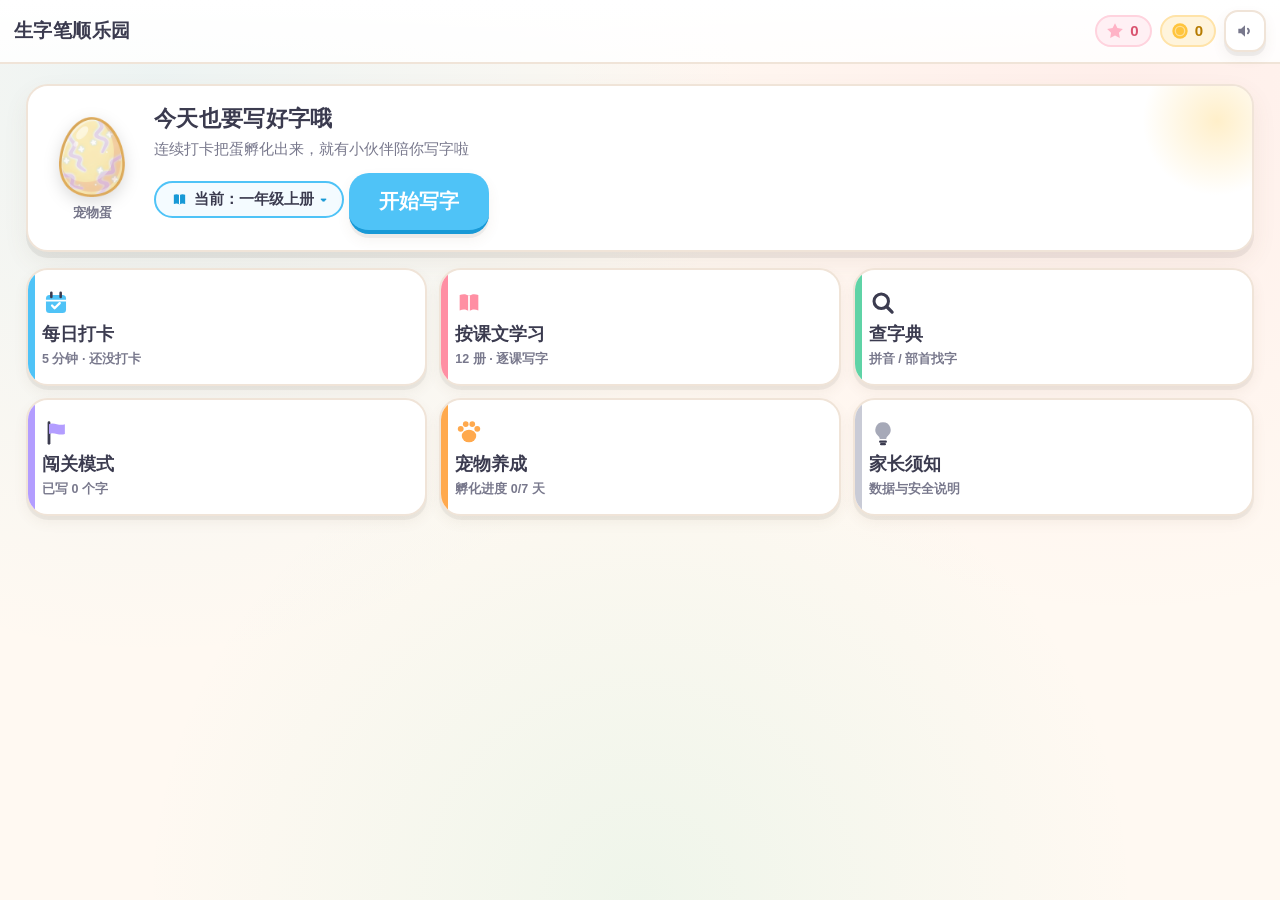
==== commit f4a88e28: "feat(app): 年级册次设置 + 3-6 年级分组自定义命名 A（年级册次）：新增 settings.currentSem（默认 1a）与 customNames。 - pickDailyCha" ====
--- a/index.html
+++ b/index.html
@@ -56,7 +56,11 @@
       <div class="hero-txt">
         <h1>今天也要写好字哦</h1>
         <p id="heroTip">按课文一课一课学，笔顺写对了就有金币！</p>
-        <button class="btn btn-main btn-lg" data-go="learn">开始写字</button>
+        <button class="sem-pick" id="btnSemPick" title="选择当前册次">
+          <svg class="ic"><use href="#i-book"/></svg>
+          <span id="semPickName">当前：一年级上册</span><span class="caret">▾</span>
+        </button>
+        <button class="btn btn-main btn-lg" data-go="catalog">开始写字</button>
       </div>
     </div>
 
--- a/css/app.css
+++ b/css/app.css
@@ -89,6 +89,17 @@
 .hero-txt{flex:1 1 auto;min-width:0;position:relative;z-index:1}
 .hero h1{margin:0 0 4px;font-size:22px;font-weight:900;letter-spacing:.3px}
 .hero p{margin:0 0 12px;font-size:14.5px;color:var(--ink-2)}
+/* 当前册次选择（首页） */
+.sem-pick{display:inline-flex;align-items:center;gap:6px;background:#F4FBFF;border:2px solid var(--blue);
+  color:var(--ink);border-radius:999px;padding:7px 15px;font-weight:800;font-size:14.5px;margin:0 0 12px}
+.sem-pick .ic{width:17px;height:17px;fill:var(--blue-d)}
+.sem-pick:active{transform:translateY(2px)}
+.sem-pick .caret{color:var(--blue-d);font-size:13px}
+.sem-grid{display:grid;grid-template-columns:repeat(3,1fr);gap:8px;margin:12px 0 4px}
+.sem-cell{background:#F7F5F0;border:2px solid var(--line);border-radius:12px;padding:10px 6px;
+  font-weight:800;font-size:14px;color:var(--ink-2)}
+.sem-cell.on{background:var(--blue);border-color:var(--blue);color:#fff}
+.sem-cell:active{transform:scale(.97)}
 .tile-grid{display:grid;grid-template-columns:repeat(2,1fr);gap:12px}
 .tile{background:#fff;border:2px solid var(--line);border-radius:var(--r);box-shadow:var(--sh-s);
   padding:16px 14px;text-align:left;display:flex;flex-direction:column;gap:5px;align-items:flex-start;
@@ -132,6 +143,17 @@
 .lsn-n{font-weight:800;font-size:15px;white-space:nowrap;overflow:hidden;text-overflow:ellipsis}
 .lsn-c{font-size:13px;color:var(--ink-2);font-weight:700;letter-spacing:3px;margin-top:2px}
 .lsn-done{color:var(--green-d);font-weight:900;font-size:13px;white-space:nowrap}
+/* 课名自定义：行内编辑 */
+.lsn-editbtn{flex:0 0 auto;width:30px;height:30px;border-radius:9px;display:grid;place-items:center;
+  font-size:15px;color:var(--gray-d);background:#F2F0EA}
+.lsn-editbtn:active{background:var(--line)}
+.lsn-edit{display:flex;align-items:center;gap:6px;flex-wrap:wrap}
+.lsn-input{flex:1 1 130px;min-width:0;border:2px solid var(--line);border-radius:9px;
+  padding:6px 9px;font-size:14px;font-weight:700;background:#fff}
+.lsn-input:focus{outline:none;border-color:var(--blue)}
+.lsn-ok,.lsn-cancel{border-radius:9px;padding:6px 11px;font-weight:800;font-size:13.5px;white-space:nowrap}
+.lsn-ok{background:var(--blue);color:#fff}
+.lsn-cancel{background:#F2F0EA;color:var(--ink-2)}
 
 /* ---------------- 字格 ---------------- */
 .lesson-head{background:#fff;border:2px solid var(--line);border-radius:var(--r-s);box-shadow:var(--sh-s);
